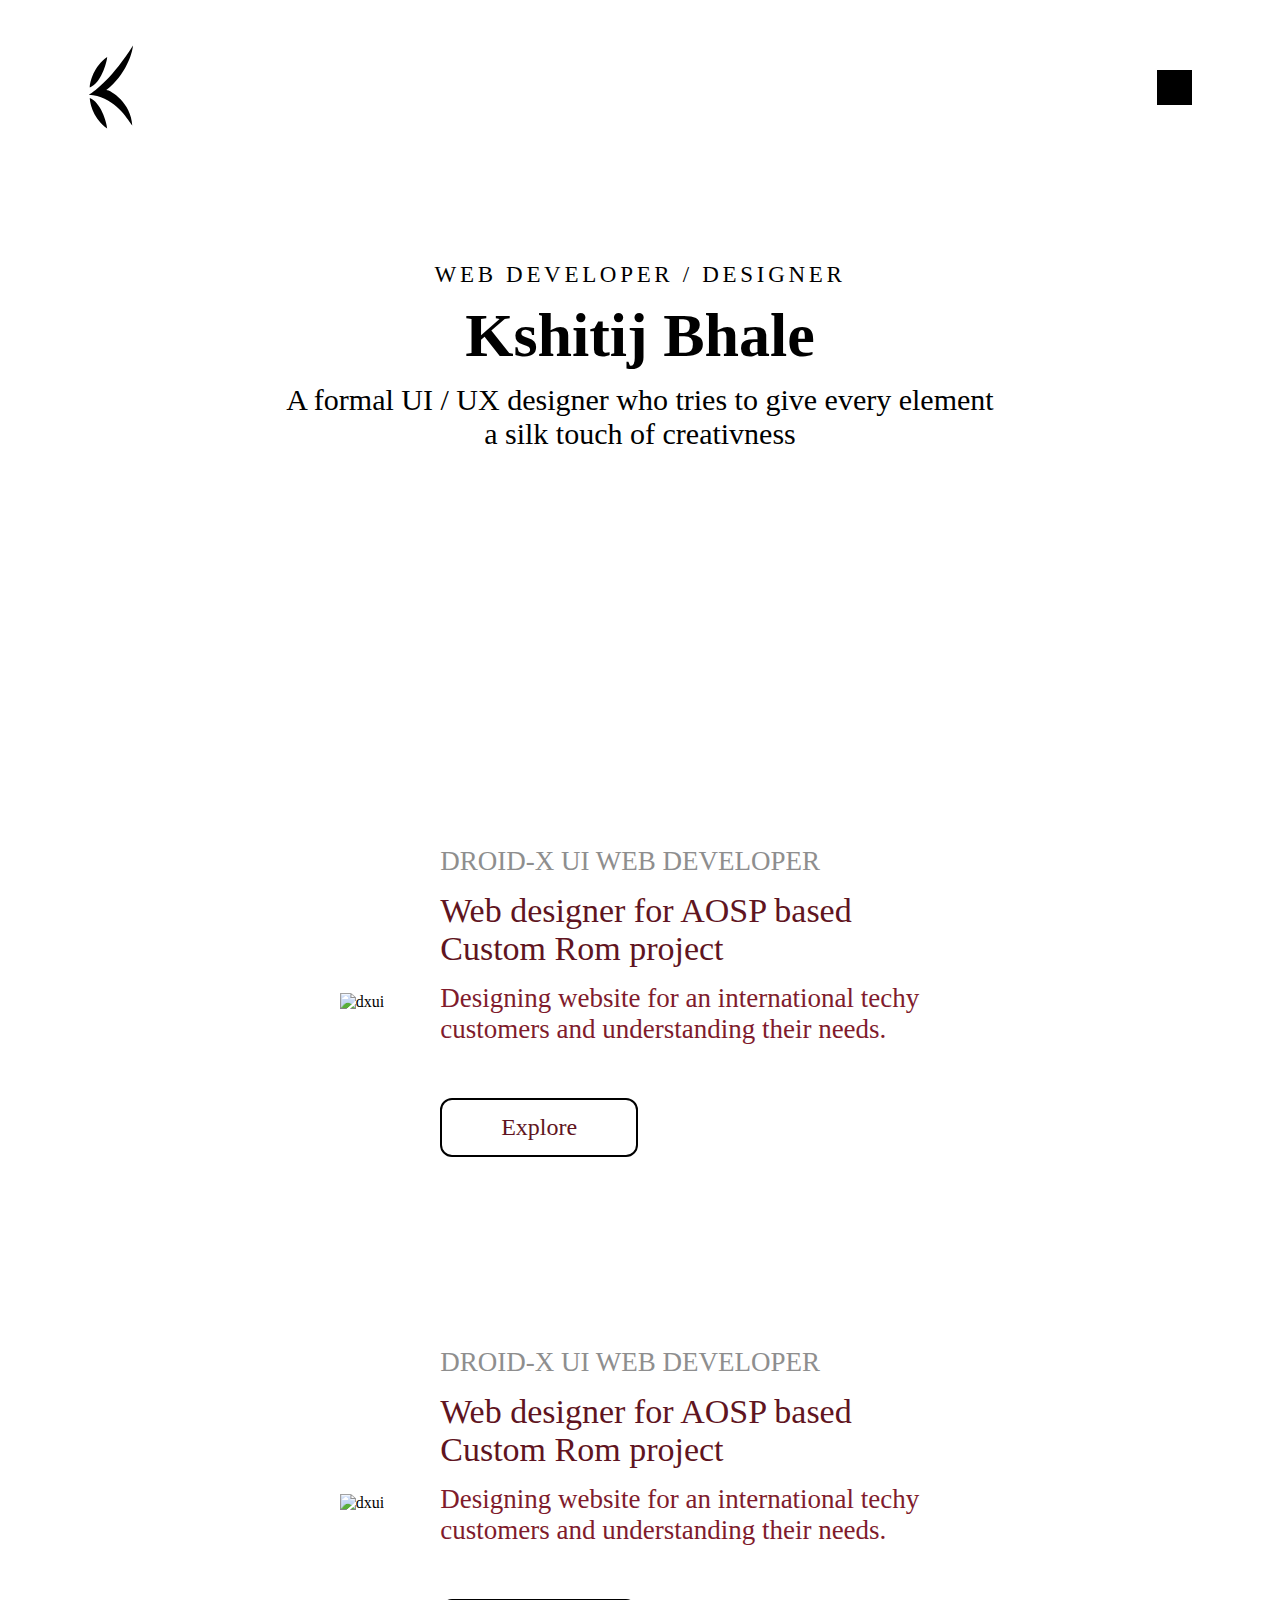
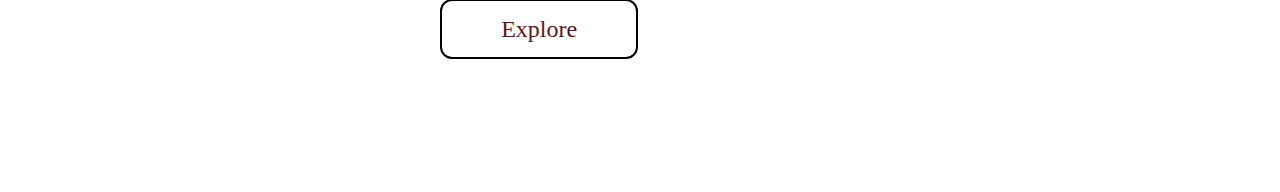
==== index.html @ 54d603c8 "Add files via upload" ====
<!DOCTYPE html>
<html lang="en">
<head>
    <meta charset="UTF-8">
    <meta name="viewport" content="width=device-width, initial-scale=1.0">
    <title>KP</title>
    <link rel="stylesheet" href="style.css">    
</head>
<body>
    <header class="header">
        <svg xmlns="http://www.w3.org/2000/svg" width="45" height="84" viewBox="0 0 45 84" fill="none">
            <path fill-rule="evenodd" clip-rule="evenodd" d="M0.755495 49.6446C7.3042 46.2543 25.307 31.6763 44.9788 0.454102C44.1877 8.87276 37.8113 29.5362 18.6347 44.8405C18.5133 44.8804 18.3884 44.9213 18.2603 44.9631H18.2759C22.2048 44.6608 43.3603 57.8075 44.267 80.4742C44.0286 80.4742 43.4046 79.5319 42.3746 77.9766C37.6592 70.8565 24.4348 50.8877 0.747009 49.6475C0.749837 49.6465 0.752666 49.6455 0.755495 49.6446ZM1.77484 42.5436C1.96962 36.367 5.72434 21.6096 19.1849 11.9929C18.7763 18.3614 12.674 38.3517 1.77484 42.5436ZM1.77484 52.9954C1.96962 59.172 5.72434 73.9294 19.1849 83.546C18.7763 77.1776 12.674 57.1872 1.77484 52.9954Z" fill="black"/>
        </svg>
        <div class="menu"></div>
    </header>
    <div class="upper-main">
        <div class="content">
            <p class="work">WEB DEVELOPER / DESIGNER</p>
            <p class="name">Kshitij Bhale</p>
            <p class="description">A formal UI / UX designer who tries to give every element a silk touch of creativness</p>
        </div>
    </div>
    <main class="mid-main">
        <div class="mid-main-content">
            <div class="project1">
                <img src="images/dxui img.png" alt="dxui" class="dxuiimg">
                <div class="mid-main-content-info">
                    <div class="mid-main-content-info-info">
                        <p class="heading1">DROID-X UI WEB DEVELOPER</p>
                        <p class="heading2">Web designer for AOSP based Custom Rom project</p>
                        <p class="heading3">Designing website for an international techy customers and understanding their needs.</p>
                    </div>
                    <a href="explore.html" class="explore">Explore</a>
                </div>
            </div>
            <div class="project1">
                <img src="images/dxui img.png" alt="dxui" class="dxuiimg">
                <div class="mid-main-content-info">
                    <div class="mid-main-content-info-info">
                        <p class="heading1">DROID-X UI WEB DEVELOPER</p>
                        <p class="heading2">Web designer for AOSP based Custom Rom project</p>
                        <p class="heading3">Designing website for an international techy customers and understanding their needs.</p>
                    </div>
                    <a href="explore.html" class="explore">Explore</a>
                </div>
            </div>
        </div>
    </main>
    <footer class="footer">

    </footer>
</body>
</html>
---- style.css ----
@import url(animations/menu.css);
body{
    padding: 0px;
    margin: 0px;
    display: flex;
    flex-direction: column;
    align-items: center;
    gap: 133px;
    scroll-behavior: smooth;
}

p{
    margin: 0px;
}

.menu{
    width: 25px;
    height: 25px;
    background-color: black;
    border: 5px solid black;
    animation: 8s menuanimation infinite linear;
    transition: 220ms;
}

.upper-main{
   display: flex;
   justify-content: center;
   align-items: center;
   background-image: url("images/bg image.png");
   width: 100%;
   height: 713px;
   background-repeat: no-repeat;
}

.header{
    display: flex;
    justify-content: center;
    align-items: center;
    flex-direction: row;
    gap: 1024px;
    position: absolute;
    top: 5%;
}

.content{
    display: flex;
    justify-content: center;
    align-items: center;
    flex-direction: column;
    width: 710px;
    gap: 12px;
    
}

.work{
    align-self: stretch;
    color: #000;
    text-align: center;
    font-family: "Product Sans Medium";
    font-size: 23px;
    font-style: normal;
    font-weight: 500;
    line-height: normal;
    letter-spacing: 3.68px;
}

.name{
    align-self: stretch;
    color: #000;
    text-align: center;
    font-family: "Product Sans Black";
    font-size: 62px;
    font-style: normal;
    font-weight: 900;
    line-height: normal;
}

.description{
    align-self: stretch;
    color: #000;
    text-align: center;
    font-family: "Product Sans";
    font-size: 30px;
    font-style: normal;
    font-weight: 400;
    line-height: normal;
}

.mid-main{
    display: flex;
    flex-direction: column;
    gap: 65px;
    justify-content: center;
    align-items: center;
}

.mid-main-content{
    display: flex;
    justify-content: center;
    align-items: center;
    flex-direction: column;
    gap: 190px;
}

.project1{
    display: flex;
    flex-direction: row;
    justify-content: center ;
    align-items: center;
    gap: 56px;
}

.mid-main-content-info{
    display: flex;
    justify-content: center;
    align-items: start;
    flex-direction: column;
    gap: 53px;
    width: 500px;
}

.mid-main-content-info-info{
    display: flex;
    justify-content: center;
    align-items: start;
    flex-direction: column;
    gap: 15px;
}

.heading1{
    align-self: stretch;
    color: #8E8E8E;
    font-family: "Product Sans";
    font-size: 27px;
    font-style: normal;
    font-weight: 200;
    line-height: normal;
}

.heading2{
    align-self: stretch;
    color: #601421;
    font-family: "Product Sans Medium";
    font-size: 34px;
    font-style: normal;
    font-weight: 500;
    line-height: normal;
}

.heading3{
    align-self: stretch;
    color: #801B2C;
    font-family: "Product Sans Light";
    font-size: 27px;
    font-style: normal;
    font-weight: 500;
    line-height: normal;
}

.explore{
    text-decoration: none;
    color: #601421;
    font-family: "Product Sans Medium";
    font-size: 24px;
    font-style: normal;
    font-weight: 500;
    line-height: normal;
    background-color: initial;
    width: 193.819px;
    height: 55.393px;
    border: solid 2px black;
    display: flex;
    justify-content: center;
    align-items: center;
    align-self: stretch;
    border-radius: 12px;
}

.explore:hover{
    text-decoration: none;
    color: #eeeced;
    background-color: #601421;
    font-family: "Product Sans Medium";
    font-size: 24px;
    font-style: normal;
    font-weight: 500;
    line-height: normal;
    width: 193.819px;
    height: 55.393px;
    border: solid 2px black;
    display: flex;
    justify-content: center;
    align-items: center;
    align-self: stretch;
    border-radius: 12px;
    transition-duration: 150ms;
}

.active-projects{
    display: flex;
    flex-direction: column;
    justify-content: center;
    align-items: flex-start;
    align-self: stretch;
    gap: 91px;
    padding-left: 181px;
    padding-right: 181px;
}

.active-projects-heading{
    align-self: stretch;
    color: #000;
    font-family: product sans;
    font-size: 65px;
    font-style: normal;
    font-weight: 500;
    line-height: normal;
    letter-spacing: 3.08px;
}

.project-name{
    color: #000;
    font-family: product sans light;
    font-size: 45px;
    font-style: normal;
    font-weight: 100;
    line-height: normal;
    letter-spacing: 2px;
}

.arrow{
    width: 17.784px;
    height: 0px;
    stroke-width: 0.2px;
    stroke: #FFF;
    display: flex;
    justify-content: center;
    align-content: center;
    background-color: black;
    padding: 20px;
    border-radius: 200px;
    height: 1.2em;
    width: 1.2em;
}

.redirect{
    display: flex;
    align-self: stretch;
    align-items: center;
    justify-content: space-between;
    flex-direction: row;
}

.redirect:hover{
    display: flex;
    align-self: stretch;
    align-items: center;
    justify-content: space-between;
    flex-direction: row;
    gap: 400px;
    cursor: pointer;

    .project-name{
        color: #000;
        font-family: product sans;
        font-size: 50px;
        font-style: normal;
        font-weight: 100;
        line-height: normal;
        letter-spacing: 2px;
        transition-duration: 150ms;
    }

    .arrow{
        width: 17.784px;
        height: 0px;
        stroke-width: 0.2px;
        stroke: #ffffff;
        display: flex;
        justify-content: center;
        align-content: center;
        background-color: black;
        padding: 20px;
        border-radius: 200px;
        height: 1.2em;
        width: 1.2em;
        scale: 1.25;
        transition-duration: 150ms;
    }
}
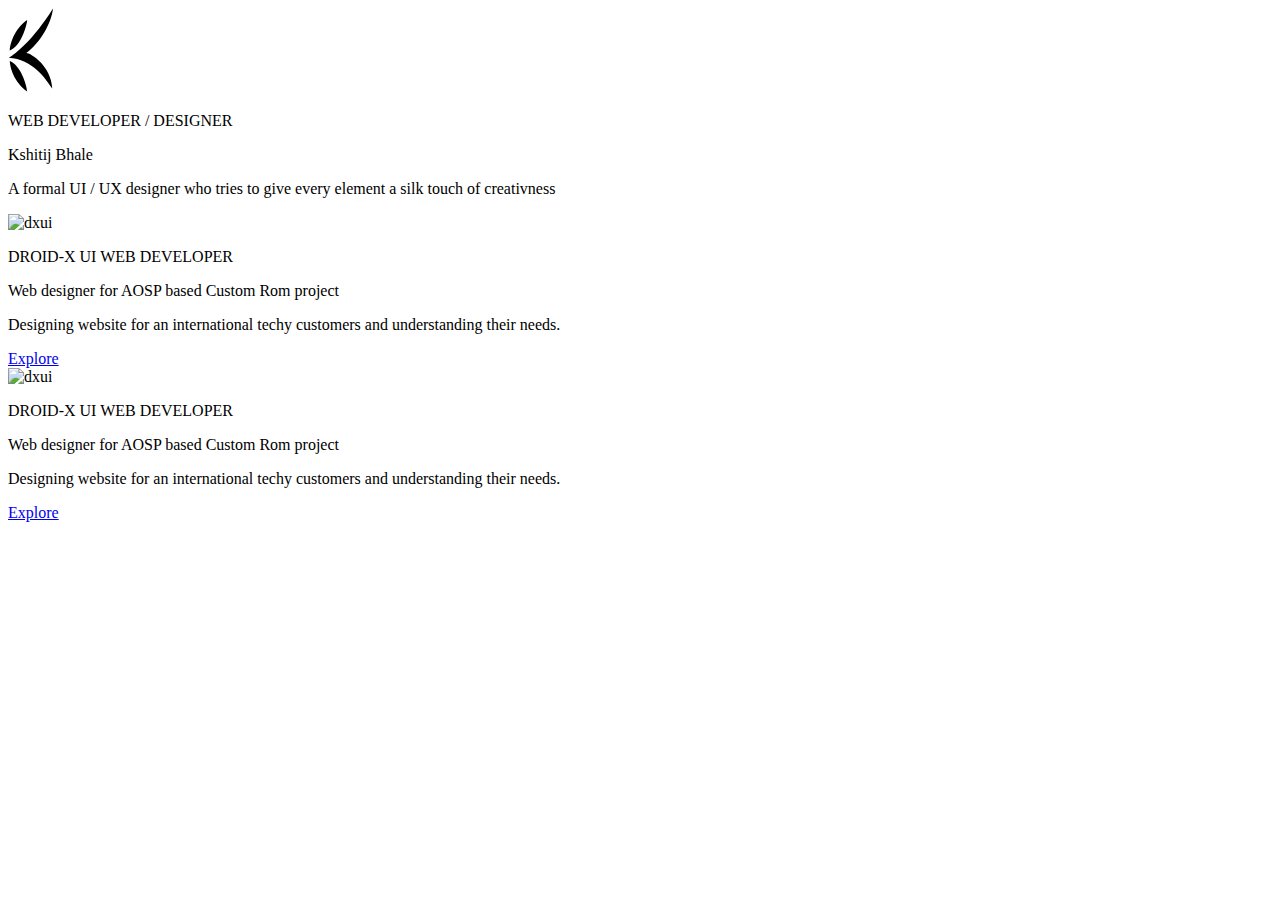
==== commit e0caf955: "Update index.html" ====
--- a/index.html
+++ b/index.html
@@ -4,7 +4,7 @@
     <meta charset="UTF-8">
     <meta name="viewport" content="width=device-width, initial-scale=1.0">
     <title>KP</title>
-    <link rel="stylesheet" href="style.css">    
+    <link rel="stylesheet" href="portfolio/style.css">    
 </head>
 <body>
     <header class="header">
@@ -50,4 +50,4 @@
 
     </footer>
 </body>
-</html>+</html>
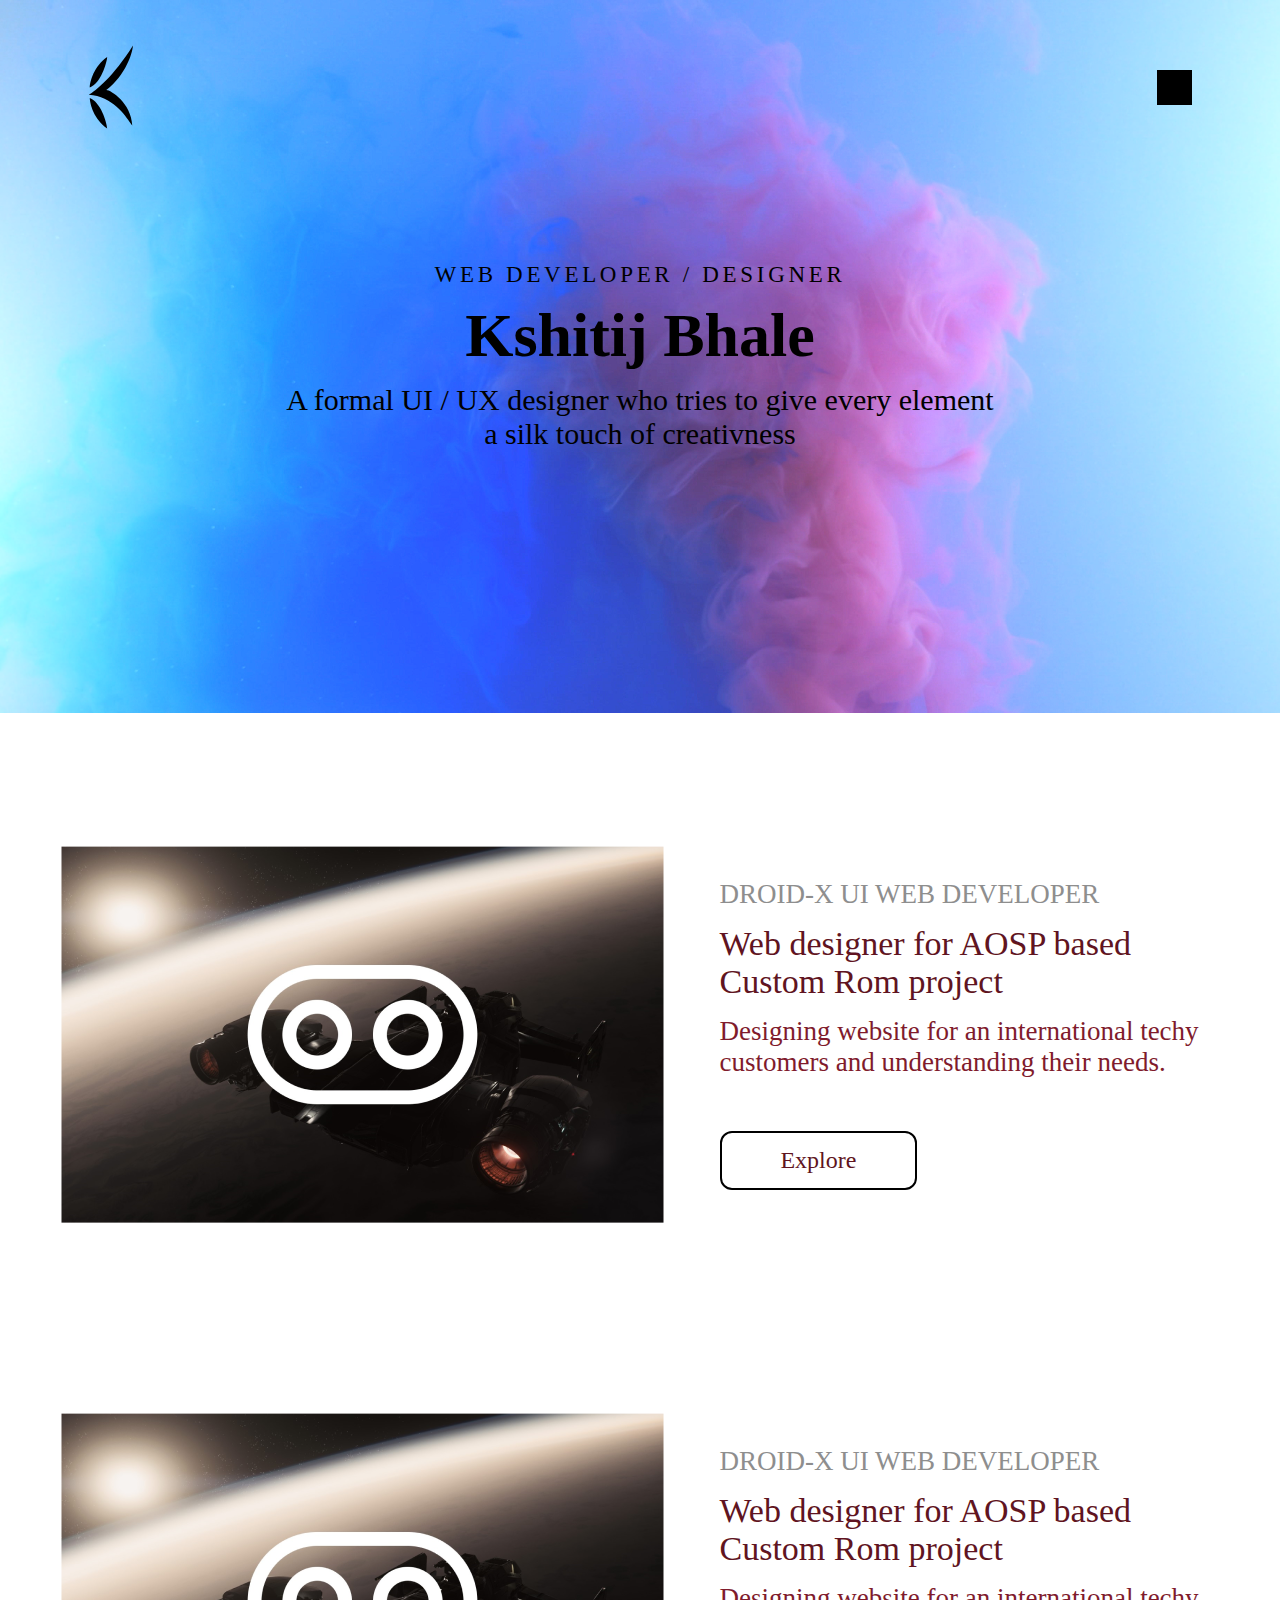
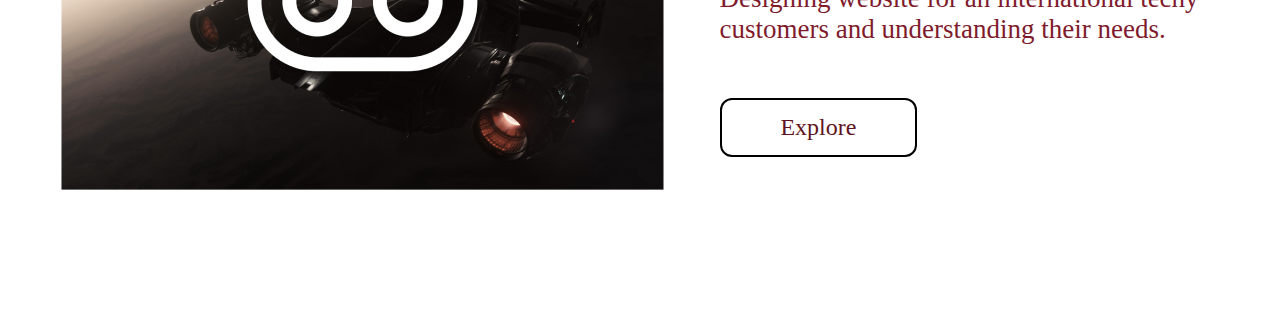
==== commit 9097ace6: "Update index.html" ====
--- a/index.html
+++ b/index.html
@@ -4,7 +4,7 @@
     <meta charset="UTF-8">
     <meta name="viewport" content="width=device-width, initial-scale=1.0">
     <title>KP</title>
-    <link rel="stylesheet" href="portfolio/style.css">    
+    <link rel="stylesheet" href="style.css">    
 </head>
 <body>
     <header class="header">
--- a/style.css
+++ b/style.css
@@ -0,0 +1,290 @@
+@import url(animations/menu.css);
+body{
+    padding: 0px;
+    margin: 0px;
+    display: flex;
+    flex-direction: column;
+    align-items: center;
+    gap: 133px;
+    scroll-behavior: smooth;
+}
+
+p{
+    margin: 0px;
+}
+
+.menu{
+    width: 25px;
+    height: 25px;
+    background-color: black;
+    border: 5px solid black;
+    animation: 8s menuanimation infinite linear;
+    transition: 220ms;
+}
+
+.upper-main{
+   display: flex;
+   justify-content: center;
+   align-items: center;
+   background-image: url("images/bg image.png");
+   width: 100%;
+   height: 713px;
+   background-repeat: no-repeat;
+}
+
+.header{
+    display: flex;
+    justify-content: center;
+    align-items: center;
+    flex-direction: row;
+    gap: 1024px;
+    position: absolute;
+    top: 5%;
+}
+
+.content{
+    display: flex;
+    justify-content: center;
+    align-items: center;
+    flex-direction: column;
+    width: 710px;
+    gap: 12px;
+    
+}
+
+.work{
+    align-self: stretch;
+    color: #000;
+    text-align: center;
+    font-family: "Product Sans Medium";
+    font-size: 23px;
+    font-style: normal;
+    font-weight: 500;
+    line-height: normal;
+    letter-spacing: 3.68px;
+}
+
+.name{
+    align-self: stretch;
+    color: #000;
+    text-align: center;
+    font-family: "Product Sans Black";
+    font-size: 62px;
+    font-style: normal;
+    font-weight: 900;
+    line-height: normal;
+}
+
+.description{
+    align-self: stretch;
+    color: #000;
+    text-align: center;
+    font-family: "Product Sans";
+    font-size: 30px;
+    font-style: normal;
+    font-weight: 400;
+    line-height: normal;
+}
+
+.mid-main{
+    display: flex;
+    flex-direction: column;
+    gap: 65px;
+    justify-content: center;
+    align-items: center;
+}
+
+.mid-main-content{
+    display: flex;
+    justify-content: center;
+    align-items: center;
+    flex-direction: column;
+    gap: 190px;
+}
+
+.project1{
+    display: flex;
+    flex-direction: row;
+    justify-content: center ;
+    align-items: center;
+    gap: 56px;
+}
+
+.mid-main-content-info{
+    display: flex;
+    justify-content: center;
+    align-items: start;
+    flex-direction: column;
+    gap: 53px;
+    width: 500px;
+}
+
+.mid-main-content-info-info{
+    display: flex;
+    justify-content: center;
+    align-items: start;
+    flex-direction: column;
+    gap: 15px;
+}
+
+.heading1{
+    align-self: stretch;
+    color: #8E8E8E;
+    font-family: "Product Sans";
+    font-size: 27px;
+    font-style: normal;
+    font-weight: 200;
+    line-height: normal;
+}
+
+.heading2{
+    align-self: stretch;
+    color: #601421;
+    font-family: "Product Sans Medium";
+    font-size: 34px;
+    font-style: normal;
+    font-weight: 500;
+    line-height: normal;
+}
+
+.heading3{
+    align-self: stretch;
+    color: #801B2C;
+    font-family: "Product Sans Light";
+    font-size: 27px;
+    font-style: normal;
+    font-weight: 500;
+    line-height: normal;
+}
+
+.explore{
+    text-decoration: none;
+    color: #601421;
+    font-family: "Product Sans Medium";
+    font-size: 24px;
+    font-style: normal;
+    font-weight: 500;
+    line-height: normal;
+    background-color: initial;
+    width: 193.819px;
+    height: 55.393px;
+    border: solid 2px black;
+    display: flex;
+    justify-content: center;
+    align-items: center;
+    align-self: stretch;
+    border-radius: 12px;
+}
+
+.explore:hover{
+    text-decoration: none;
+    color: #eeeced;
+    background-color: #601421;
+    font-family: "Product Sans Medium";
+    font-size: 24px;
+    font-style: normal;
+    font-weight: 500;
+    line-height: normal;
+    width: 193.819px;
+    height: 55.393px;
+    border: solid 2px black;
+    display: flex;
+    justify-content: center;
+    align-items: center;
+    align-self: stretch;
+    border-radius: 12px;
+    transition-duration: 150ms;
+}
+
+.active-projects{
+    display: flex;
+    flex-direction: column;
+    justify-content: center;
+    align-items: flex-start;
+    align-self: stretch;
+    gap: 91px;
+    padding-left: 181px;
+    padding-right: 181px;
+}
+
+.active-projects-heading{
+    align-self: stretch;
+    color: #000;
+    font-family: product sans;
+    font-size: 65px;
+    font-style: normal;
+    font-weight: 500;
+    line-height: normal;
+    letter-spacing: 3.08px;
+}
+
+.project-name{
+    color: #000;
+    font-family: product sans light;
+    font-size: 45px;
+    font-style: normal;
+    font-weight: 100;
+    line-height: normal;
+    letter-spacing: 2px;
+}
+
+.arrow{
+    width: 17.784px;
+    height: 0px;
+    stroke-width: 0.2px;
+    stroke: #FFF;
+    display: flex;
+    justify-content: center;
+    align-content: center;
+    background-color: black;
+    padding: 20px;
+    border-radius: 200px;
+    height: 1.2em;
+    width: 1.2em;
+}
+
+.redirect{
+    display: flex;
+    align-self: stretch;
+    align-items: center;
+    justify-content: space-between;
+    flex-direction: row;
+}
+
+.redirect:hover{
+    display: flex;
+    align-self: stretch;
+    align-items: center;
+    justify-content: space-between;
+    flex-direction: row;
+    gap: 400px;
+    cursor: pointer;
+
+    .project-name{
+        color: #000;
+        font-family: product sans;
+        font-size: 50px;
+        font-style: normal;
+        font-weight: 100;
+        line-height: normal;
+        letter-spacing: 2px;
+        transition-duration: 150ms;
+    }
+
+    .arrow{
+        width: 17.784px;
+        height: 0px;
+        stroke-width: 0.2px;
+        stroke: #ffffff;
+        display: flex;
+        justify-content: center;
+        align-content: center;
+        background-color: black;
+        padding: 20px;
+        border-radius: 200px;
+        height: 1.2em;
+        width: 1.2em;
+        scale: 1.25;
+        transition-duration: 150ms;
+    }
+}